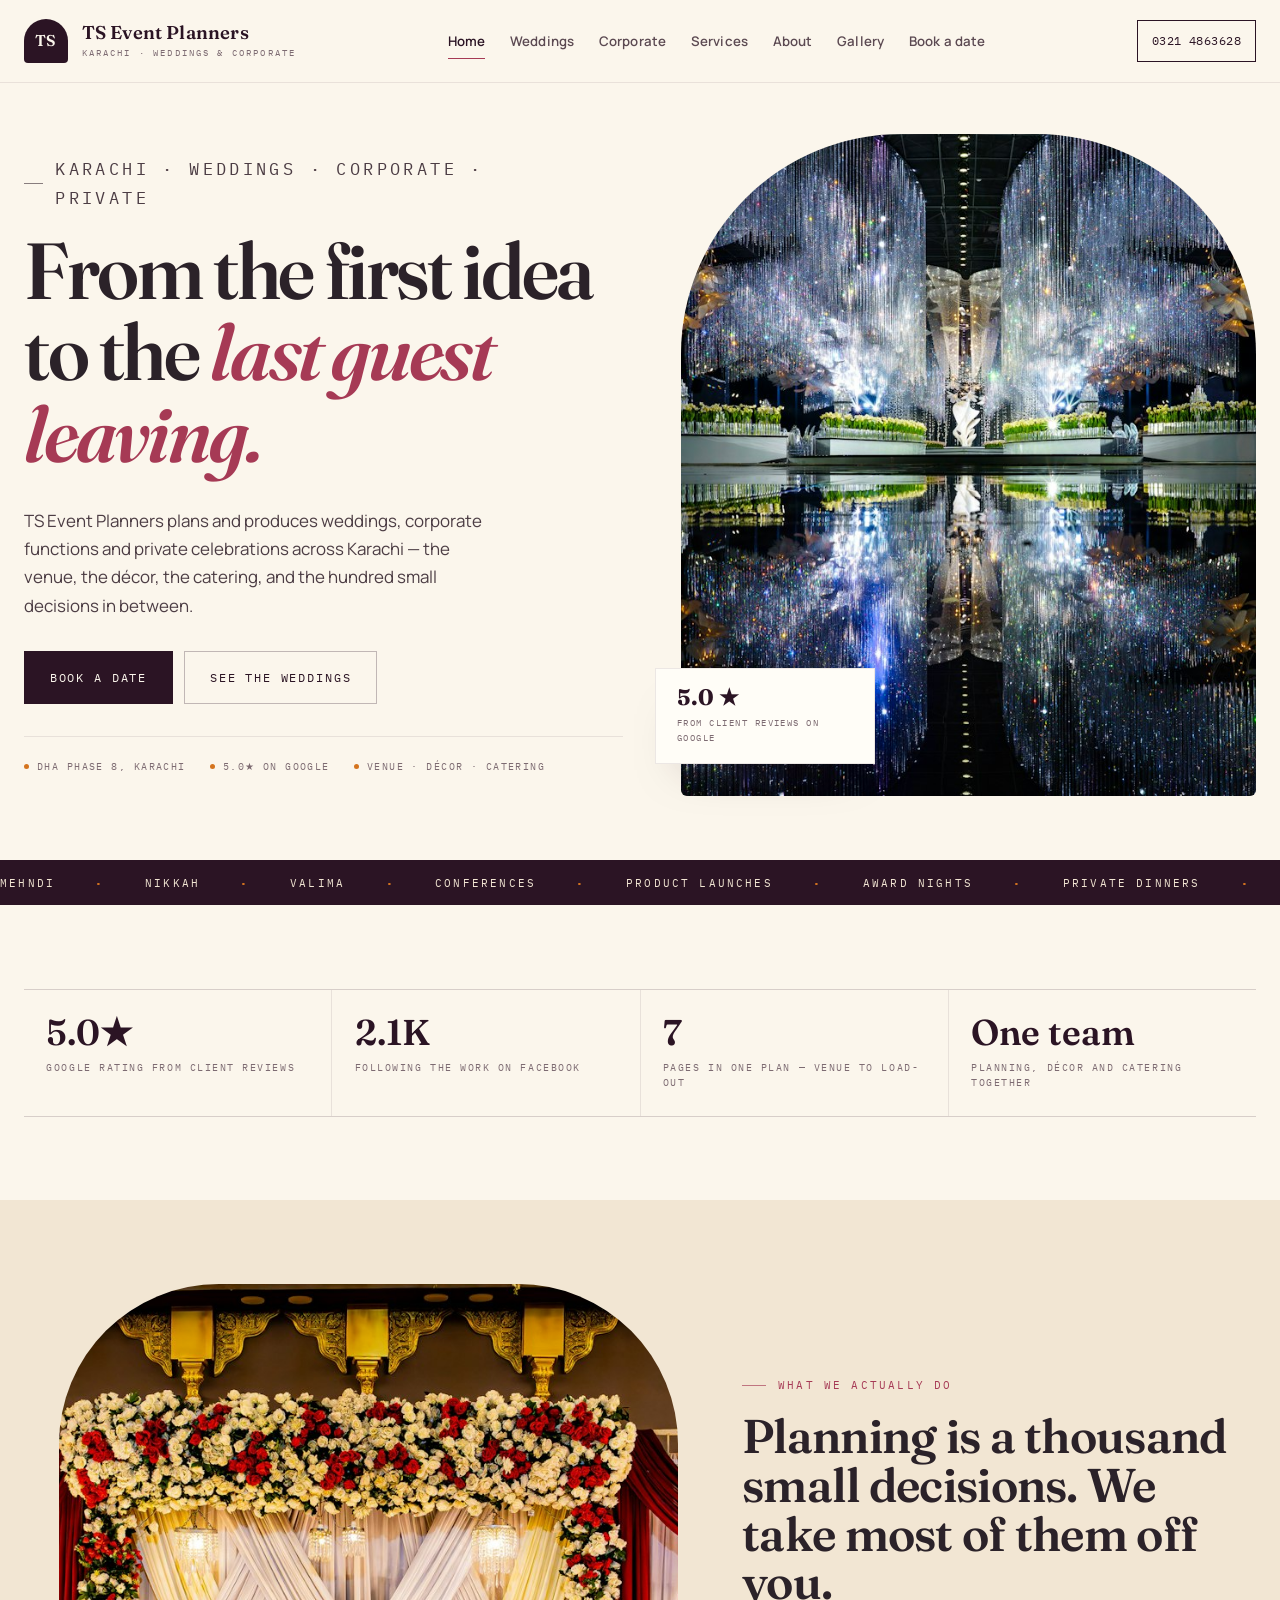
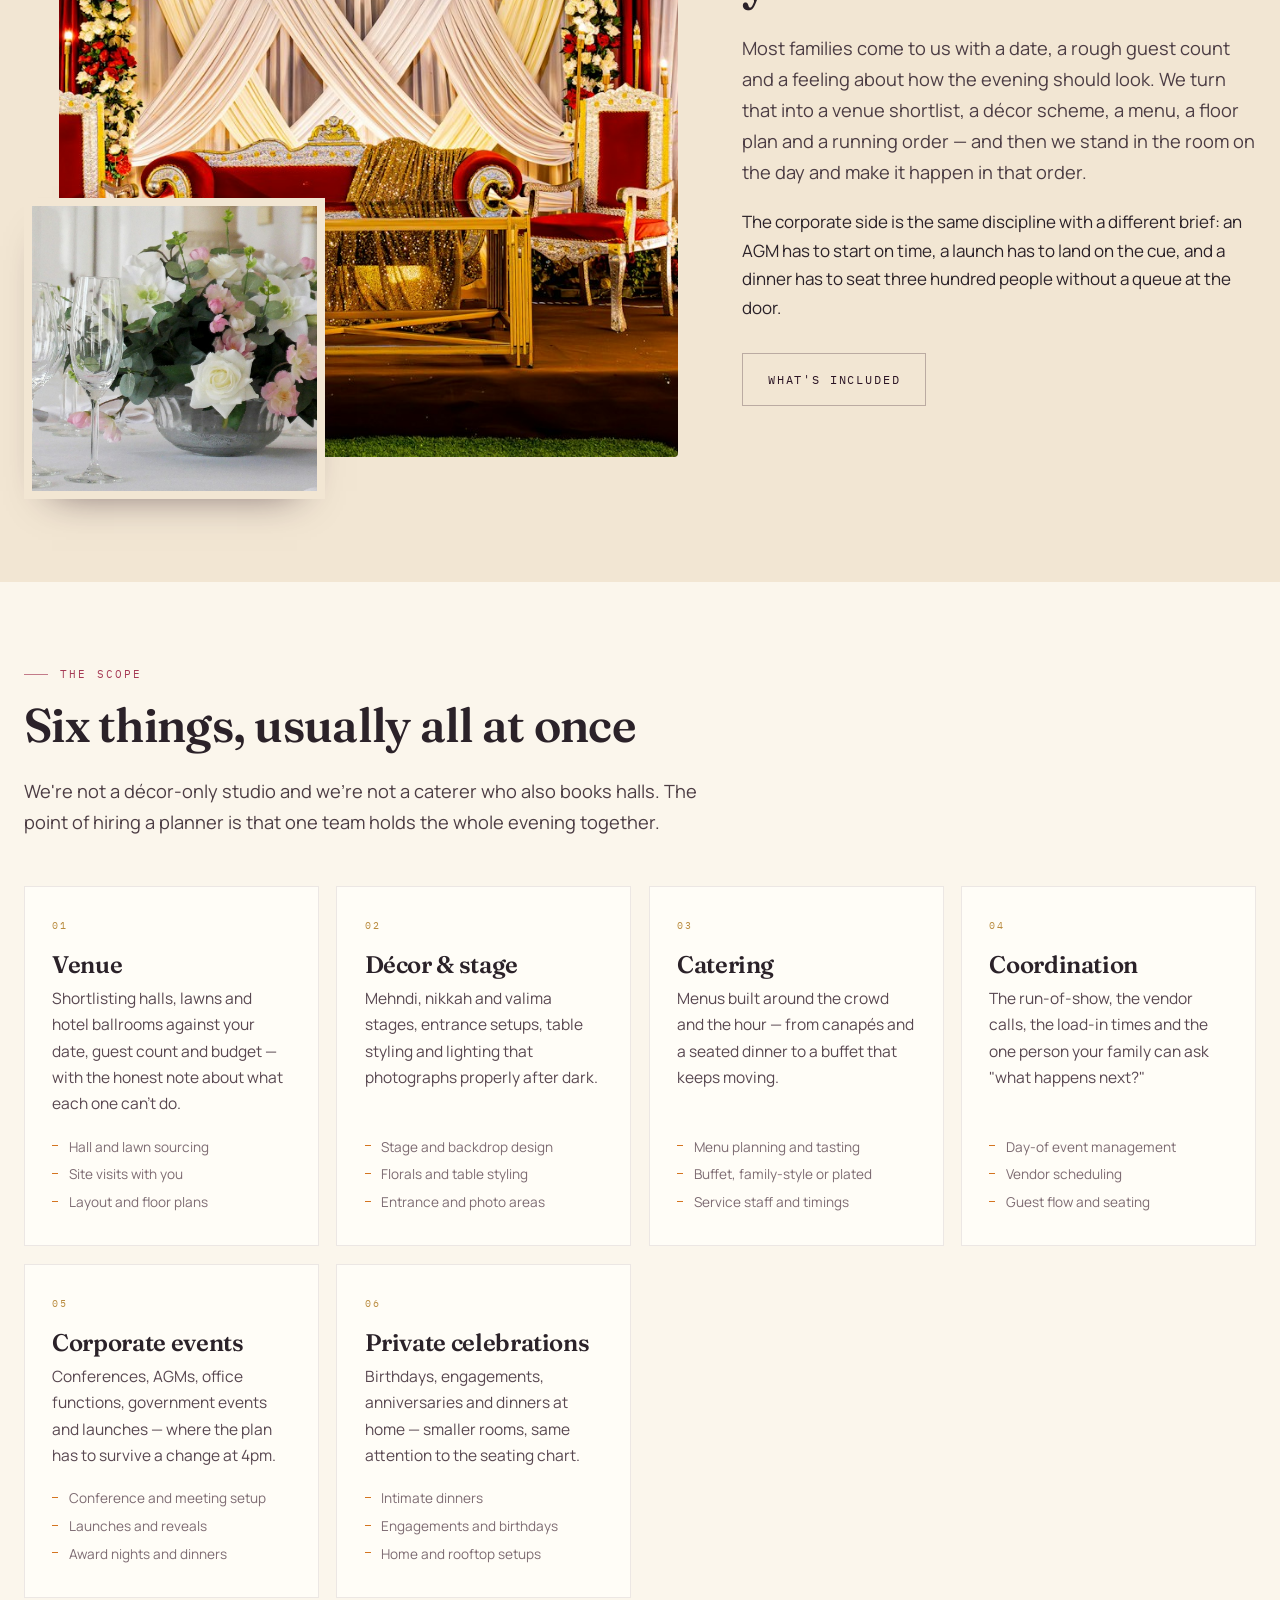
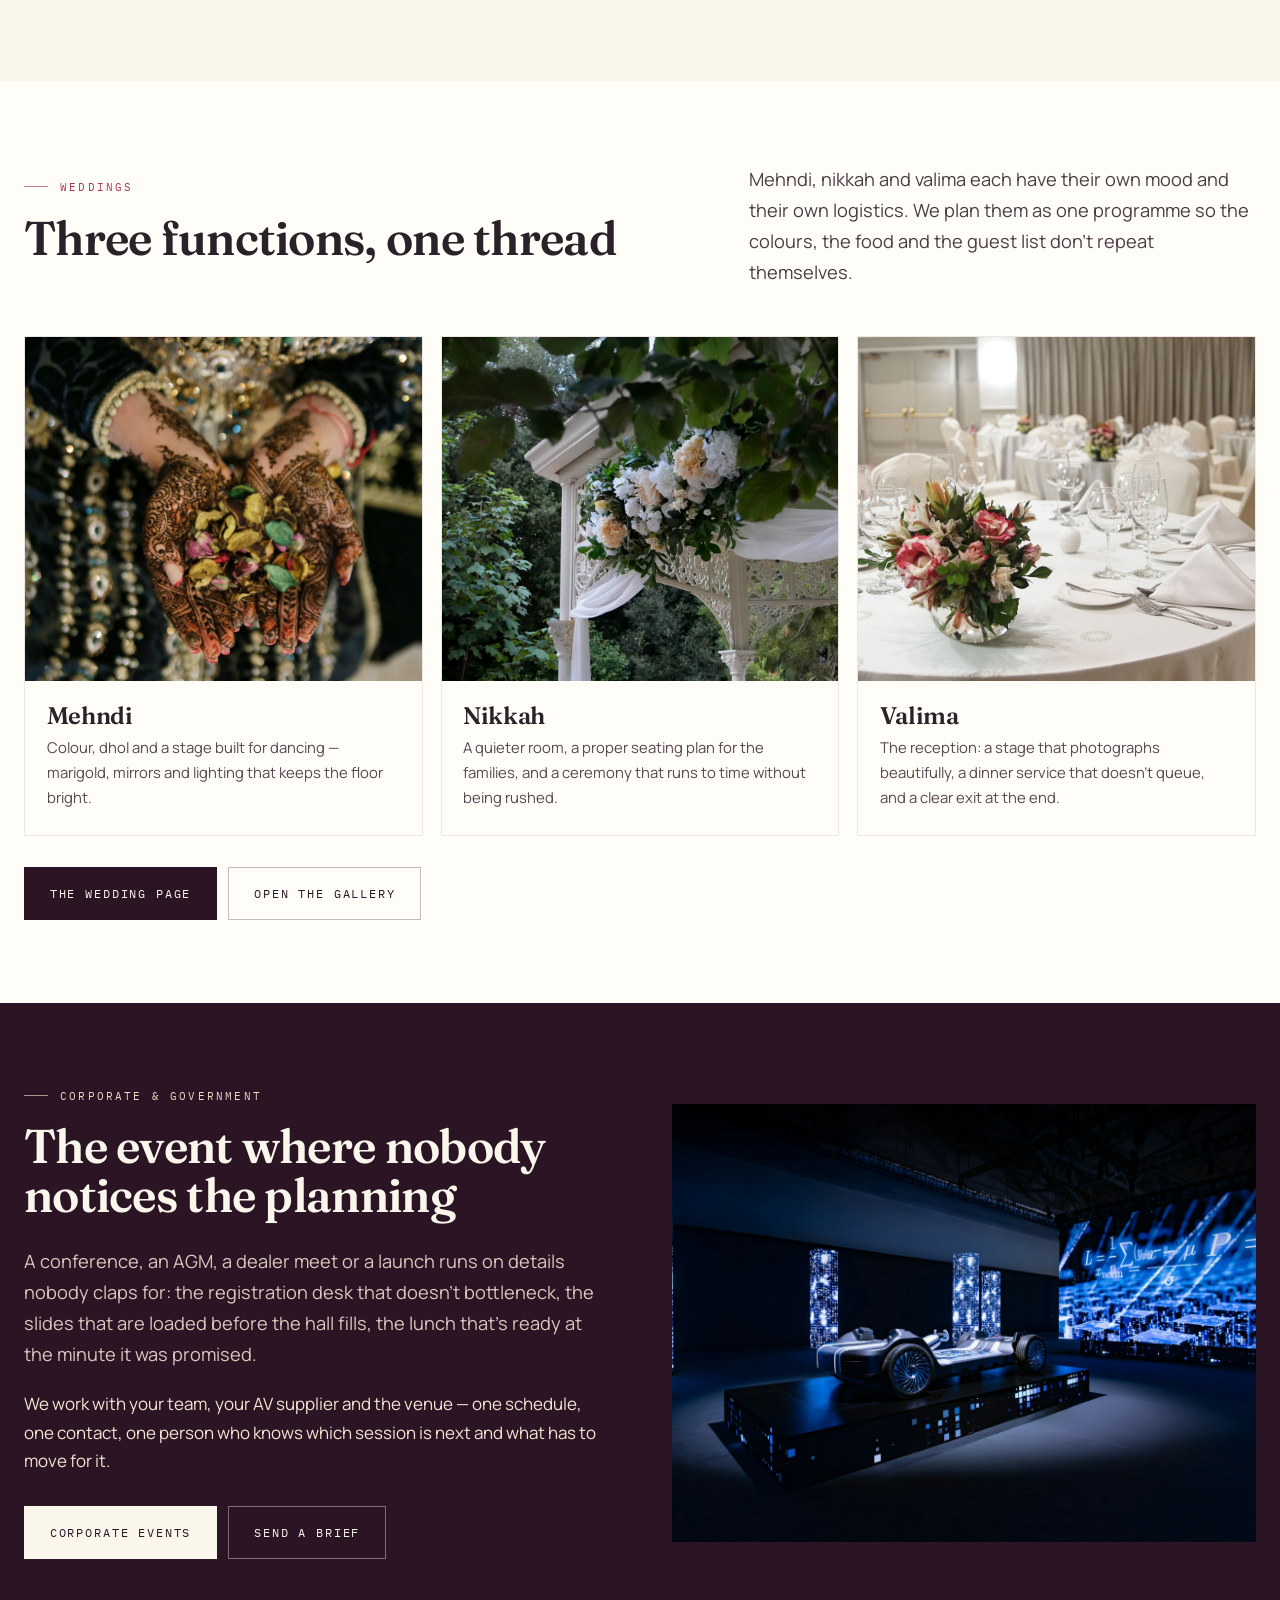
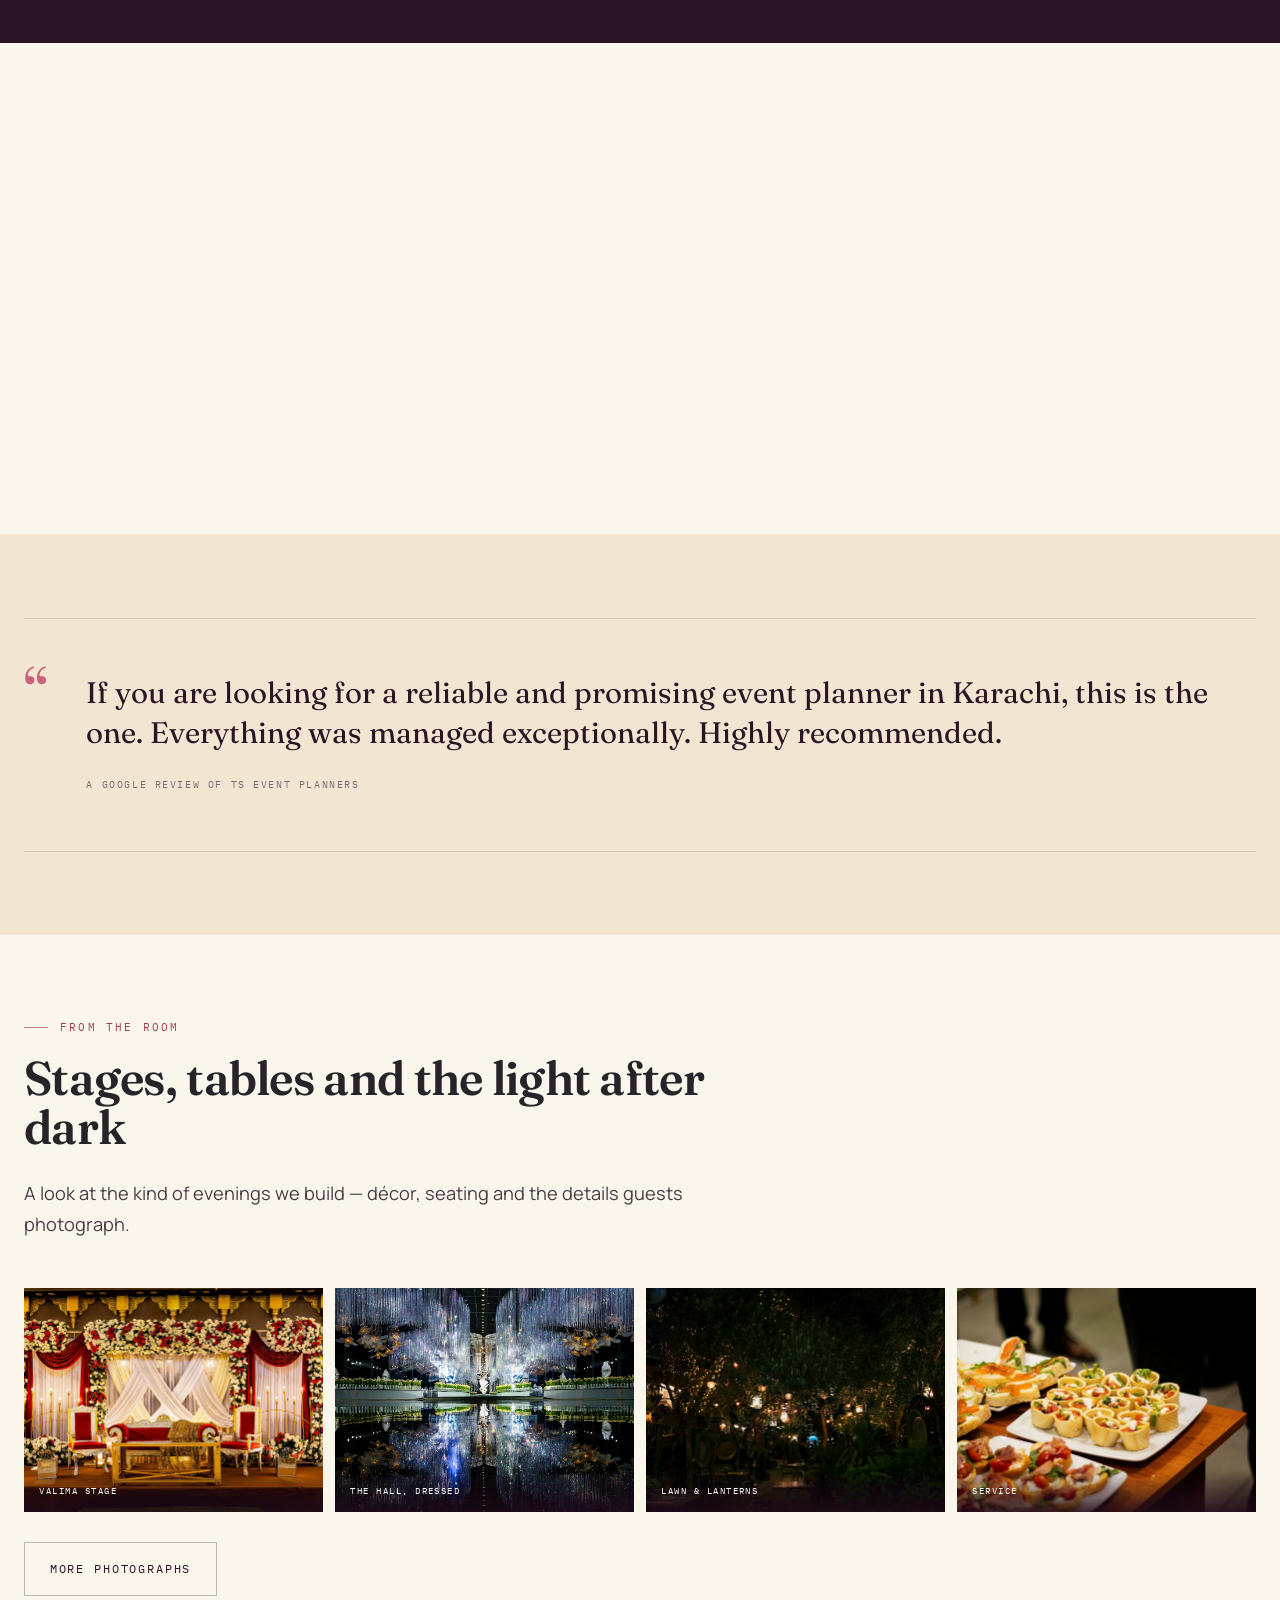
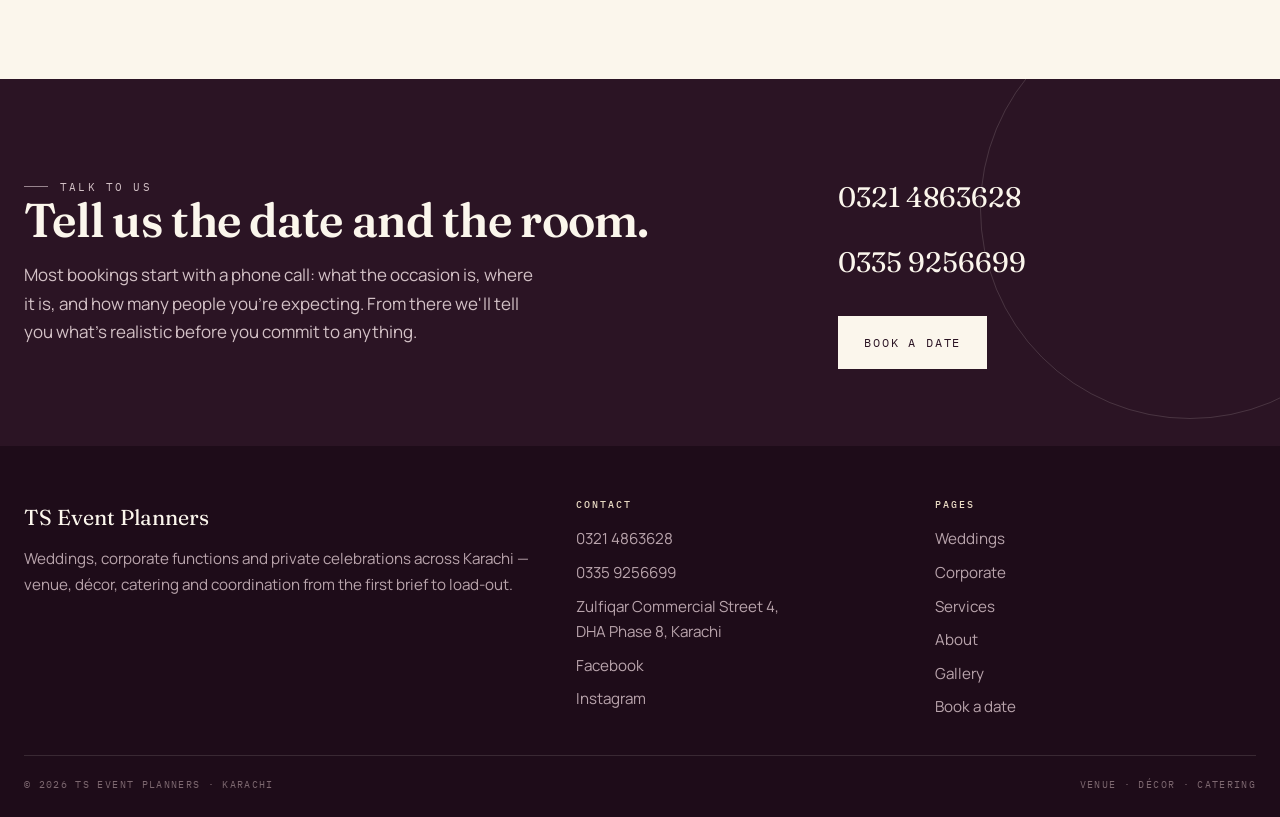
==== index.html @ 1f2d43b3 "TS Event Planners demo site: Pakistani wedding and corporate event planner in Karachi" ====
<!DOCTYPE html>
<html lang="en">
<head>
  <meta charset="utf-8" />
  <meta name="viewport" content="width=device-width, initial-scale=1" />
  <title>TS Event Planners — Weddings &amp; Corporate Events in Karachi</title>
  <meta name="description" content="TS Event Planners plans and produces weddings, corporate functions and private celebrations across Karachi — venue, décor, catering and on-the-day coordination. Call 0321 4863628." />
  <link rel="preconnect" href="https://fonts.googleapis.com" />
  <link rel="preconnect" href="https://fonts.gstatic.com" crossorigin />
  <link href="https://fonts.googleapis.com/css2?family=Fraunces:ital,opsz,wght@0,9..144,400;0,9..144,600;0,9..144,700;1,9..144,400;1,9..144,600&family=Manrope:wght@400;500;600;700&family=IBM+Plex+Mono:wght@400;500&display=swap" rel="stylesheet" />
  <link rel="stylesheet" href="styles.css" />
  <link rel="stylesheet" href="pages.css" />
</head>
<body>

  <header class="site-header">
    <div class="wrap header-inner">
      <a class="brand" href="index.html" aria-label="TS Event Planners home">
        <span class="brand-mark">TS</span>
        <span class="brand-text">
          <span class="brand-name">TS Event Planners</span>
          <span class="brand-sub">Karachi · Weddings &amp; Corporate</span>
        </span>
      </a>
      <nav class="nav" aria-label="Main">
        <a href="index.html" aria-current="page">Home</a>
        <a href="weddings.html">Weddings</a>
        <a href="corporate.html">Corporate</a>
        <a href="services.html">Services</a>
        <a href="about.html">About</a>
        <a href="gallery.html">Gallery</a>
        <a href="book.html">Book a date</a>
      </nav>
      <div class="header-cta">
        <a class="header-phone" href="tel:+923214863628">0321 4863628</a>
        <button class="nav-toggle" type="button" aria-expanded="false" aria-controls="nav">Menu</button>
      </div>
    </div>
  </header>

  <section class="hero">
    <div class="wrap hero-grid">
      <div class="hero-copy">
        <p class="label">Karachi · weddings · corporate · private</p>
        <h1>From the first idea to the <em>last guest leaving.</em></h1>
        <p>
          TS Event Planners plans and produces weddings, corporate functions and private
          celebrations across Karachi — the venue, the décor, the catering, and the hundred small
          decisions in between.
        </p>
        <div class="btn-row">
          <a class="btn" href="book.html">Book a date</a>
          <a class="btn btn--ghost" href="weddings.html">See the weddings</a>
        </div>
        <div class="hero-facts">
          <span>DHA Phase 8, Karachi</span>
          <span>5.0★ on Google</span>
          <span>Venue · décor · catering</span>
        </div>
      </div>
      <div class="hero-media">
        <img src="images/hall.jpg" alt="A wedding hall laid out with round tables, chandeliers and a decorated stage" />
        <div class="hero-badge">
          <b>5.0 ★</b>
          <span>From client reviews on Google</span>
        </div>
      </div>
    </div>
  </section>

  <div class="ribbon" aria-hidden="true">
    <div class="ribbon-track">
      <span>Mehndi</span><span>Nikkah</span><span>Valima</span><span>Conferences</span><span>Product launches</span><span>Award nights</span><span>Private dinners</span>
      <span>Mehndi</span><span>Nikkah</span><span>Valima</span><span>Conferences</span><span>Product launches</span><span>Award nights</span><span>Private dinners</span>
    </div>
  </div>

  <section class="section">
    <div class="wrap">
      <div class="stat-row reveal">
        <div class="stat"><b>5.0★</b><span>Google rating from client reviews</span></div>
        <div class="stat"><b>2.1K</b><span>Following the work on Facebook</span></div>
        <div class="stat"><b>7</b><span>Pages in one plan — venue to load-out</span></div>
        <div class="stat"><b>One team</b><span>Planning, décor and catering together</span></div>
      </div>
    </div>
  </section>

  <section class="section section--sand">
    <div class="wrap split split--wide-left">
      <div class="split-media reveal">
        <div class="stack">
          <img src="images/stage.jpg" alt="Wedding stage decorated in red and gold with floral arrangements" loading="lazy" />
          <img src="images/tablescape.jpg" alt="Table centrepiece with white roses and glassware" loading="lazy" />
        </div>
      </div>
      <div class="reveal">
        <p class="label">What we actually do</p>
        <h2>Planning is a thousand small decisions. We take most of them off you.</h2>
        <p class="lede">
          Most families come to us with a date, a rough guest count and a feeling about how the
          evening should look. We turn that into a venue shortlist, a décor scheme, a menu, a
          floor plan and a running order — and then we stand in the room on the day and make it
          happen in that order.
        </p>
        <p>
          The corporate side is the same discipline with a different brief: an AGM has to start on
          time, a launch has to land on the cue, and a dinner has to seat three hundred people
          without a queue at the door.
        </p>
        <div class="btn-row">
          <a class="btn btn--ghost" href="services.html">What's included</a>
        </div>
      </div>
    </div>
  </section>

  <section class="section">
    <div class="wrap">
      <div class="section-head reveal">
        <p class="label">The scope</p>
        <h2>Six things, usually all at once</h2>
        <p class="lede">
          We're not a décor-only studio and we're not a caterer who also books halls. The point of
          hiring a planner is that one team holds the whole evening together.
        </p>
      </div>

      <div class="card-grid">
        <article class="card reveal">
          <span class="num">01</span>
          <h3>Venue</h3>
          <p>Shortlisting halls, lawns and hotel ballrooms against your date, guest count and budget — with the honest note about what each one can't do.</p>
          <ul><li>Hall and lawn sourcing</li><li>Site visits with you</li><li>Layout and floor plans</li></ul>
        </article>

        <article class="card reveal">
          <span class="num">02</span>
          <h3>Décor &amp; stage</h3>
          <p>Mehndi, nikkah and valima stages, entrance setups, table styling and lighting that photographs properly after dark.</p>
          <ul><li>Stage and backdrop design</li><li>Florals and table styling</li><li>Entrance and photo areas</li></ul>
        </article>

        <article class="card reveal">
          <span class="num">03</span>
          <h3>Catering</h3>
          <p>Menus built around the crowd and the hour — from canapés and a seated dinner to a buffet that keeps moving.</p>
          <ul><li>Menu planning and tasting</li><li>Buffet, family-style or plated</li><li>Service staff and timings</li></ul>
        </article>

        <article class="card reveal">
          <span class="num">04</span>
          <h3>Coordination</h3>
          <p>The run-of-show, the vendor calls, the load-in times and the one person your family can ask "what happens next?"</p>
          <ul><li>Day-of event management</li><li>Vendor scheduling</li><li>Guest flow and seating</li></ul>
        </article>

        <article class="card reveal">
          <span class="num">05</span>
          <h3>Corporate events</h3>
          <p>Conferences, AGMs, office functions, government events and launches — where the plan has to survive a change at 4pm.</p>
          <ul><li>Conference and meeting setup</li><li>Launches and reveals</li><li>Award nights and dinners</li></ul>
        </article>

        <article class="card reveal">
          <span class="num">06</span>
          <h3>Private celebrations</h3>
          <p>Birthdays, engagements, anniversaries and dinners at home — smaller rooms, same attention to the seating chart.</p>
          <ul><li>Intimate dinners</li><li>Engagements and birthdays</li><li>Home and rooftop setups</li></ul>
        </article>
      </div>
    </div>
  </section>

  <section class="section section--paper">
    <div class="wrap">
      <div class="section-head section-head--split reveal">
        <div>
          <p class="label">Weddings</p>
          <h2>Three functions, one thread</h2>
        </div>
        <p class="lede">
          Mehndi, nikkah and valima each have their own mood and their own logistics. We plan them
          as one programme so the colours, the food and the guest list don't repeat themselves.
        </p>
      </div>

      <div class="triptych">
        <article class="reveal">
          <img src="images/mehndi2.jpg" alt="Bride's hands covered in henna with flower petals" loading="lazy" />
          <div class="triptych-body">
            <h3>Mehndi</h3>
            <p>Colour, dhol and a stage built for dancing — marigold, mirrors and lighting that keeps the floor bright.</p>
          </div>
        </article>
        <article class="reveal">
          <img src="images/gate.jpg" alt="White floral arch set up for an outdoor ceremony" loading="lazy" />
          <div class="triptych-body">
            <h3>Nikkah</h3>
            <p>A quieter room, a proper seating plan for the families, and a ceremony that runs to time without being rushed.</p>
          </div>
        </article>
        <article class="reveal">
          <img src="images/ballroom.jpg" alt="Ballroom tables set for a formal dinner" loading="lazy" />
          <div class="triptych-body">
            <h3>Valima</h3>
            <p>The reception: a stage that photographs beautifully, a dinner service that doesn't queue, and a clear exit at the end.</p>
          </div>
        </article>
      </div>

      <div class="btn-row">
        <a class="btn" href="weddings.html">The wedding page</a>
        <a class="btn btn--ghost" href="gallery.html">Open the gallery</a>
      </div>
    </div>
  </section>

  <section class="section section--plum">
    <div class="wrap split split--flip">
      <div class="split-media reveal">
        <img src="images/launch.jpg" alt="Product launch set with a car on stage and lit screens" loading="lazy" style="aspect-ratio:4/3;object-fit:cover" />
      </div>
      <div class="reveal">
        <p class="label">Corporate &amp; government</p>
        <h2>The event where nobody notices the planning</h2>
        <p class="lede">
          A conference, an AGM, a dealer meet or a launch runs on details nobody claps for: the
          registration desk that doesn't bottleneck, the slides that are loaded before the hall
          fills, the lunch that's ready at the minute it was promised.
        </p>
        <p>
          We work with your team, your AV supplier and the venue — one schedule, one contact, one
          person who knows which session is next and what has to move for it.
        </p>
        <div class="btn-row">
          <a class="btn btn--light" href="corporate.html">Corporate events</a>
          <a class="btn btn--outline-light" href="book.html">Send a brief</a>
        </div>
      </div>
    </div>
  </section>

  <section class="section">
    <div class="wrap">
      <div class="section-head reveal">
        <p class="label">How it runs</p>
        <h2>Four stages, and you always know where you are</h2>
      </div>
      <div class="steps">
        <div class="step reveal">
          <h4>The brief</h4>
          <p>Date, city, guest count, budget range and the mood you're after. One sitting, usually over chai, is enough to start.</p>
        </div>
        <div class="step reveal">
          <h4>The plan</h4>
          <p>Venue options, a décor direction, a menu and a floor plan — costed line by line so you can cut what you don't want.</p>
        </div>
        <div class="step reveal">
          <h4>The build</h4>
          <p>Vendors booked, load-in scheduled, and a walkthrough in the actual room before anything is finalised.</p>
        </div>
        <div class="step reveal">
          <h4>The day</h4>
          <p>Our team on site from setup to load-out, running the programme from a cue sheet your family never has to read.</p>
        </div>
      </div>
    </div>
  </section>

  <section class="section section--sand">
    <div class="wrap">
      <div class="quote-block reveal">
        <span class="quote-mark" aria-hidden="true">“</span>
        <div>
          <p>If you are looking for a reliable and promising event planner in Karachi, this is the one. Everything was managed exceptionally. Highly recommended.</p>
          <cite>A Google review of TS Event Planners</cite>
        </div>
      </div>
    </div>
  </section>

  <section class="section">
    <div class="wrap">
      <div class="section-head reveal">
        <p class="label">From the room</p>
        <h2>Stages, tables and the light after dark</h2>
        <p class="lede">A look at the kind of evenings we build — décor, seating and the details guests photograph.</p>
      </div>
      <div class="gallery">
        <figure class="gallery-item reveal">
          <img src="images/stage.jpg" alt="Red and gold wedding stage with floral work" loading="lazy" />
          <figcaption>Valima stage</figcaption>
        </figure>
        <figure class="gallery-item reveal">
          <img src="images/hall.jpg" alt="Wedding hall with chandeliers and dressed tables" loading="lazy" />
          <figcaption>The hall, dressed</figcaption>
        </figure>
        <figure class="gallery-item reveal">
          <img src="images/marquee2.jpg" alt="Garden strung with fairy lights and lanterns at night" loading="lazy" />
          <figcaption>Lawn &amp; lanterns</figcaption>
        </figure>
        <figure class="gallery-item reveal">
          <img src="images/catering.jpg" alt="Canapés laid out for guests" loading="lazy" />
          <figcaption>Service</figcaption>
        </figure>
      </div>
      <div class="btn-row">
        <a class="btn btn--ghost" href="gallery.html">More photographs</a>
      </div>
    </div>
  </section>

  <section class="cta-band">
    <div class="wrap">
      <div>
        <p class="label label--light">Talk to us</p>
        <h2>Tell us the date and the room.</h2>
        <p>
          Most bookings start with a phone call: what the occasion is, where it is, and how many
          people you're expecting. From there we'll tell you what's realistic before you commit
          to anything.
        </p>
      </div>
      <div>
        <a class="cta-phone" href="tel:+923214863628">0321 4863628</a>
        <a class="cta-phone" href="tel:+923359256699">0335 9256699</a>
        <div class="btn-row">
          <a class="btn btn--light" href="book.html">Book a date</a>
        </div>
      </div>
    </div>
  </section>

  <footer class="site-footer">
    <div class="wrap">
      <div class="footer-grid">
        <div>
          <p class="footer-brand">TS Event Planners</p>
          <p>Weddings, corporate functions and private celebrations across Karachi — venue, décor, catering and coordination from the first brief to load-out.</p>
        </div>
        <div>
          <h4>Contact</h4>
          <ul class="footer-list">
            <li><a href="tel:+923214863628">0321 4863628</a></li>
            <li><a href="tel:+923359256699">0335 9256699</a></li>
            <li>Zulfiqar Commercial Street 4,<br />DHA Phase 8, Karachi</li>
            <li><a href="https://www.facebook.com/tseventplanners" target="_blank" rel="noopener">Facebook</a></li>
            <li><a href="https://www.instagram.com/tseventplanners" target="_blank" rel="noopener">Instagram</a></li>
          </ul>
        </div>
        <div>
          <h4>Pages</h4>
          <ul class="footer-list">
            <li><a href="weddings.html">Weddings</a></li>
            <li><a href="corporate.html">Corporate</a></li>
            <li><a href="services.html">Services</a></li>
            <li><a href="about.html">About</a></li>
            <li><a href="gallery.html">Gallery</a></li>
            <li><a href="book.html">Book a date</a></li>
          </ul>
        </div>
      </div>
      <div class="footer-bottom">
        <span>© <span data-year>2026</span> TS Event Planners · Karachi</span>
        <span>Venue · Décor · Catering</span>
      </div>
    </div>
  </footer>

  <script src="script.js"></script>
</body>
</html>
---- styles.css ----
/* TS Event Planners — core stylesheet
   Warm editorial look: cream paper, deep plum, marigold and rose. */

:root{
  --cream:#fbf6ec;
  --paper:#fffdf7;
  --sand:#f2e6d3;
  --sand-2:#eadbc4;
  --plum:#2b1424;
  --plum-2:#3d1c31;
  --rose:#a63a55;
  --rose-soft:#c9627a;
  --marigold:#d4741f;
  --gold:#b98b3e;
  --ink:#2b2229;
  --muted:#7d6b72;
  --line:rgba(43,20,36,.14);
  --line-soft:rgba(43,20,36,.09);
  --line-light:rgba(251,246,236,.22);
  --display:"Fraunces","Georgia",serif;
  --body:"Manrope","Helvetica Neue",Arial,sans-serif;
  --mono:"IBM Plex Mono","SFMono-Regular",Consolas,monospace;
  --wrap:1240px;
  --arch:160px;
}

*,*::before,*::after{box-sizing:border-box}
html{scroll-behavior:smooth}

body{
  margin:0;
  background:var(--cream);
  color:var(--ink);
  font-family:var(--body);
  font-size:17px;
  line-height:1.68;
  -webkit-font-smoothing:antialiased;
  overflow-x:hidden;
}

img{display:block;max-width:100%;height:auto}
a{color:inherit;text-decoration:none}
button{font:inherit}

h1,h2,h3,h4{
  font-family:var(--display);
  font-weight:600;
  letter-spacing:-.015em;
  line-height:1.03;
  margin:0 0 .55em;
  font-variation-settings:"SOFT" 0,"WONK" 0;
}
h1{font-size:clamp(2.6rem,6.2vw,5rem);font-weight:600;letter-spacing:-.03em}
h2{font-size:clamp(1.9rem,3.7vw,3rem)}
h3{font-size:clamp(1.2rem,1.9vw,1.5rem);font-weight:600}
h4{font-size:1.02rem;font-weight:600}

p{margin:0 0 1.1em}
strong{font-weight:700;color:var(--plum)}

.wrap{width:min(var(--wrap),calc(100% - 48px));margin-inline:auto}
.narrow{max-width:70ch}

/* ---------- labels & type helpers ---------- */
.label{
  display:flex;align-items:center;gap:.75rem;
  font-family:var(--mono);font-size:.68rem;letter-spacing:.2em;text-transform:uppercase;
  color:var(--rose);margin:0 0 1.1rem;
}
.label::before{content:"";width:24px;height:1px;background:currentColor;opacity:.65}
.label--light{color:var(--sand-2)}
.lede{font-size:1.14rem;line-height:1.7;color:#4c3d44;max-width:64ch}
.serif-note{font-family:var(--display);font-style:italic;font-size:1.1rem;color:var(--plum)}
.mono{font-family:var(--mono);font-size:.68rem;letter-spacing:.18em;text-transform:uppercase;color:var(--muted)}

/* ---------- buttons ---------- */
.btn{
  display:inline-flex;align-items:center;gap:.6rem;
  font-family:var(--mono);font-size:.72rem;letter-spacing:.16em;text-transform:uppercase;
  padding:1rem 1.55rem;border:1px solid var(--plum);
  background:var(--plum);color:var(--cream);
  transition:background .2s ease,color .2s ease,transform .2s ease,border-color .2s ease;
  cursor:pointer;
}
.btn:hover{background:var(--rose);border-color:var(--rose);transform:translateY(-2px)}
.btn--ghost{background:transparent;color:var(--plum);border-color:rgba(43,20,36,.28)}
.btn--ghost:hover{background:var(--plum);border-color:var(--plum);color:var(--cream)}
.btn--light{background:var(--cream);border-color:var(--cream);color:var(--plum)}
.btn--light:hover{background:var(--marigold);border-color:var(--marigold);color:#fff}
.btn--outline-light{background:transparent;border-color:rgba(251,246,236,.4);color:var(--cream)}
.btn--outline-light:hover{background:var(--cream);border-color:var(--cream);color:var(--plum)}
.btn-row{display:flex;flex-wrap:wrap;gap:.7rem;margin-top:1.9rem}

/* ---------- header ---------- */
.site-header{
  position:sticky;top:0;z-index:80;
  background:rgba(251,246,236,.94);
  backdrop-filter:blur(12px);
  border-bottom:1px solid var(--line-soft);
}
.header-inner{display:flex;align-items:center;justify-content:space-between;gap:1.5rem;min-height:82px}
.brand{display:flex;align-items:center;gap:.85rem}
.brand-mark{
  width:44px;height:44px;display:grid;place-items:center;
  background:var(--plum);color:var(--cream);
  font-family:var(--display);font-weight:600;font-size:.98rem;letter-spacing:.02em;
  border-radius:22px 22px 4px 4px;
}
.brand-text{display:block;line-height:1}
.brand-name{
  display:block;font-family:var(--display);font-weight:600;
  font-size:1.16rem;letter-spacing:.01em;color:var(--plum);
}
.brand-sub{
  display:block;font-family:var(--mono);font-size:.56rem;letter-spacing:.24em;
  text-transform:uppercase;color:var(--muted);margin-top:.42rem;
}
.nav{display:flex;align-items:center;gap:1.55rem}
.nav a{
  font-family:var(--body);font-size:.83rem;font-weight:600;letter-spacing:.01em;
  color:#5c4a52;padding:.4rem 0;position:relative;
}
.nav a::after{
  content:"";position:absolute;left:0;right:100%;bottom:0;height:1px;
  background:var(--rose);transition:right .22s ease;
}
.nav a:hover{color:var(--plum)}
.nav a:hover::after,.nav a[aria-current="page"]::after{right:0}
.nav a[aria-current="page"]{color:var(--plum)}
.header-cta{display:flex;align-items:center;gap:.9rem}
.header-phone{
  font-family:var(--mono);font-size:.76rem;letter-spacing:.04em;
  border:1px solid var(--plum);padding:.6rem .85rem;white-space:nowrap;color:var(--plum);
  transition:background .18s ease,color .18s ease;
}
.header-phone:hover{background:var(--plum);color:var(--cream)}
.nav-toggle{
  display:none;background:none;border:1px solid var(--line);color:var(--plum);
  padding:.55rem .8rem;font-family:var(--mono);font-size:.66rem;letter-spacing:.14em;
  text-transform:uppercase;cursor:pointer;
}

/* ---------- hero ---------- */
.hero{position:relative;padding:clamp(2.2rem,4vw,3.6rem) 0 clamp(2.6rem,5vw,4.4rem);overflow:hidden}
.hero-grid{
  display:grid;grid-template-columns:1.02fr .98fr;
  gap:clamp(2rem,4.5vw,4rem);align-items:center;
}
.hero-copy h1{margin-bottom:.4em}
.hero-copy h1 em{font-style:italic;color:var(--rose)}
.hero-copy p{max-width:46ch;color:#4c3d44;font-size:1.06rem}
.hero-facts{
  display:flex;flex-wrap:wrap;gap:.7rem 1.5rem;margin-top:2rem;padding-top:1.3rem;
  border-top:1px solid var(--line-soft);
  font-family:var(--mono);font-size:.64rem;letter-spacing:.14em;text-transform:uppercase;color:var(--muted);
}
.hero-facts span{display:flex;align-items:center;gap:.5rem}
.hero-facts span::before{content:"";width:5px;height:5px;border-radius:50%;background:var(--marigold)}

.hero-media{position:relative}
.hero-media img{
  width:100%;aspect-ratio:4/4.6;object-fit:cover;
  border-radius:220px 220px 6px 6px;
}
.hero-badge{
  position:absolute;left:-1.6rem;bottom:2rem;
  background:var(--paper);border:1px solid var(--line-soft);
  padding:1.1rem 1.3rem;box-shadow:0 26px 50px -34px rgba(43,20,36,.55);
  max-width:220px;
}
.hero-badge b{display:block;font-family:var(--display);font-size:1.4rem;line-height:1;color:var(--plum)}
.hero-badge span{
  display:block;margin-top:.45rem;font-family:var(--mono);font-size:.58rem;
  letter-spacing:.16em;text-transform:uppercase;color:var(--muted);line-height:1.6;
}

/* ---------- ribbon ---------- */
.ribbon{
  background:var(--plum);color:var(--sand);overflow:hidden;
}
.ribbon-track{
  display:flex;gap:2.4rem;white-space:nowrap;padding:.85rem 0;
  font-family:var(--mono);font-size:.68rem;letter-spacing:.2em;text-transform:uppercase;
  animation:ribbon 46s linear infinite;
}
.ribbon-track span{display:flex;align-items:center;gap:2.4rem}
.ribbon-track span::after{content:"·";color:var(--marigold);font-size:1.1rem;line-height:1}
@keyframes ribbon{from{transform:translateX(0)}to{transform:translateX(-50%)}}
@media (prefers-reduced-motion:reduce){.ribbon-track{animation:none}}

/* ---------- sections ---------- */
.section{padding:clamp(3.4rem,6.5vw,6rem) 0}
.section--sand{background:var(--sand)}
.section--paper{background:var(--paper)}
.section--plum{background:var(--plum);color:var(--sand)}
.section--plum h2,.section--plum h3,.section--plum h4{color:var(--cream)}
.section--plum .lede{color:#d8c8bd}
.section--plum strong{color:#fff}
.section--plum .label{color:var(--sand-2)}
.section-head{max-width:70ch;margin-bottom:clamp(2rem,4vw,3rem)}
.section-head .lede{margin-bottom:0}
.section-head--split{display:grid;grid-template-columns:1.15fr .85fr;gap:2.4rem;align-items:end;max-width:none}

/* ---------- intro / stats ---------- */
.stat-row{
  display:grid;grid-template-columns:repeat(4,1fr);gap:1px;
  background:var(--line-soft);border-block:1px solid var(--line-soft);
}
.stat{background:var(--cream);padding:1.6rem 1.4rem}
.stat b{
  display:block;font-family:var(--display);font-weight:600;font-size:clamp(1.7rem,2.8vw,2.3rem);
  line-height:1;color:var(--plum);
}
.stat span{
  display:block;margin-top:.55rem;font-family:var(--mono);font-size:.6rem;letter-spacing:.16em;
  text-transform:uppercase;color:var(--muted);line-height:1.6;
}

/* ---------- service cards ---------- */
.card-grid{display:grid;grid-template-columns:repeat(auto-fit,minmax(285px,1fr));gap:1.1rem}
.card{
  background:var(--paper);border:1px solid var(--line-soft);
  padding:1.9rem 1.7rem 2rem;display:flex;flex-direction:column;
  transition:transform .2s ease,box-shadow .2s ease,border-color .2s ease;
}
.card:hover{transform:translateY(-4px);border-color:rgba(166,58,85,.35);box-shadow:0 30px 55px -45px rgba(43,20,36,.7)}
.card .num{
  font-family:var(--mono);font-size:.64rem;letter-spacing:.2em;color:var(--gold);margin-bottom:1.15rem;
}
.card h3{margin-bottom:.5rem}
.card p{font-size:.97rem;color:#584750;margin-bottom:1.3rem}
.card ul{list-style:none;margin:auto 0 0;padding:0;display:grid;gap:.42rem}
.card li{
  font-size:.85rem;color:var(--muted);padding-left:1.05rem;position:relative;line-height:1.55;
}
.card li::before{content:"";position:absolute;left:0;top:.62em;width:6px;height:1px;background:var(--marigold)}
.section--plum .card{background:#34192b;border-color:rgba(251,246,236,.14)}
.section--plum .card h3{color:var(--cream)}
.section--plum .card p{color:#cbb9be}
.section--plum .card li{color:#b09ba2}

/* ---------- split media ---------- */
.split{display:grid;grid-template-columns:1fr 1fr;gap:clamp(2rem,5vw,4.4rem);align-items:center}
.split--wide-left{grid-template-columns:1.12fr .88fr}
.split--flip .split-media{order:2}
.split-media img{width:100%;object-fit:cover}
.arch img{border-radius:var(--arch) var(--arch) 4px 4px}
.rect img{aspect-ratio:4/3}
.portrait img{aspect-ratio:3/4}
.split-caption{
  margin-top:.9rem;font-family:var(--mono);font-size:.6rem;letter-spacing:.14em;
  text-transform:uppercase;color:var(--muted);display:flex;gap:.6rem;align-items:center;
}
.split-caption::before{content:"";width:16px;height:1px;background:var(--gold)}
.stack{position:relative;padding-bottom:2.6rem;padding-left:2.2rem}
.stack img:first-child{border-radius:var(--arch) var(--arch) 4px 4px;aspect-ratio:4/5;object-fit:cover}
.stack img:last-child{
  position:absolute;left:0;bottom:0;width:46%;aspect-ratio:1/1;object-fit:cover;
  border:8px solid var(--cream);box-shadow:0 20px 40px -28px rgba(43,20,36,.7);
}
.section--sand .stack img:last-child{border-color:var(--sand)}
.section--paper .stack img:last-child{border-color:var(--paper)}

/* ---------- process steps ---------- */
.steps{display:grid;grid-template-columns:repeat(auto-fit,minmax(215px,1fr));gap:1.8rem;counter-reset:step}
.step{border-top:1px solid var(--line);padding-top:1.05rem;counter-increment:step}
.step::before{
  content:"0" counter(step);display:block;margin-bottom:.7rem;
  font-family:var(--mono);font-size:.66rem;letter-spacing:.2em;color:var(--rose);
}
.step h4{margin-bottom:.4rem}
.step p{font-size:.92rem;color:#5d4c54;margin:0}
.section--plum .step{border-color:var(--line-light)}
.section--plum .step::before{color:var(--marigold)}
.section--plum .step p{color:#c0adb3}

/* ---------- quote ---------- */
.quote-block{
  border-top:1px solid var(--line);border-bottom:1px solid var(--line);
  padding:clamp(2rem,5vw,3.4rem) 0;display:grid;grid-template-columns:auto 1fr;
  gap:clamp(1.4rem,3vw,2.6rem);align-items:start;
}
.quote-mark{font-family:var(--display);font-size:4.2rem;line-height:.62;color:var(--rose-soft)}
.quote-block p{
  font-family:var(--display);font-weight:400;font-size:clamp(1.25rem,2.5vw,1.85rem);
  line-height:1.36;color:var(--plum);margin:0 0 .9rem;
}
.quote-block cite{
  font-family:var(--mono);font-style:normal;font-size:.62rem;letter-spacing:.16em;
  text-transform:uppercase;color:var(--muted);
}
.section--plum .quote-block{border-color:var(--line-light)}
.section--plum .quote-block p{color:var(--cream)}

/* ---------- gallery ---------- */
.gallery{display:grid;grid-template-columns:repeat(auto-fit,minmax(240px,1fr));gap:12px}
.gallery-item{
  position:relative;overflow:hidden;padding:0;border:0;background:var(--sand-2);
  cursor:zoom-in;margin:0;
}
.gallery-item img{width:100%;aspect-ratio:4/3;object-fit:cover;transition:transform .6s ease,opacity .3s ease}
.gallery-item:hover img{transform:scale(1.04);opacity:.9}
.gallery-item figcaption{
  position:absolute;left:0;right:0;bottom:0;padding:.8rem .95rem;text-align:left;
  font-family:var(--mono);font-size:.58rem;letter-spacing:.16em;text-transform:uppercase;color:#fff;
  background:linear-gradient(0deg,rgba(30,10,24,.86),transparent);
}
.gallery--arches .gallery-item img{border-radius:120px 120px 3px 3px}
.lightbox{position:fixed;inset:0;z-index:150;background:rgba(26,10,21,.96);display:none;align-items:center;justify-content:center;padding:4vmin}
.lightbox.is-open{display:flex}
.lightbox img{max-width:min(1150px,92vw);max-height:82vh;object-fit:contain}
.lightbox-close{
  position:absolute;top:1.1rem;right:1.2rem;background:none;border:1px solid rgba(251,246,236,.35);
  color:var(--cream);font-family:var(--mono);font-size:.66rem;letter-spacing:.16em;
  text-transform:uppercase;padding:.5rem .85rem;cursor:pointer;
}
.lightbox-cap{
  position:absolute;bottom:1.2rem;left:0;right:0;text-align:center;
  font-family:var(--mono);font-size:.64rem;letter-spacing:.18em;text-transform:uppercase;color:#cbb9be;
}

/* ---------- info list ---------- */
.info{background:var(--paper);border:1px solid var(--line-soft);padding:clamp(1.6rem,3vw,2.2rem)}
.info dl{margin:0;display:grid;gap:1.05rem}
.info dt{
  font-family:var(--mono);font-size:.6rem;letter-spacing:.18em;text-transform:uppercase;
  color:var(--muted);margin-bottom:.2rem;
}
.info dd{margin:0;font-size:1.02rem}
.info dd a{border-bottom:1px solid rgba(166,58,85,.45)}
.info dd a:hover{color:var(--rose)}
.section--plum .info{background:#34192b;border-color:rgba(251,246,236,.16)}
.section--plum .info dd{color:var(--cream)}
.section--plum .info dd a{border-color:rgba(212,116,31,.6)}
.callout{margin-top:1.4rem;padding:1.35rem;border:1px solid var(--line-soft);background:var(--cream)}
.callout h4{margin-bottom:.35rem}
.callout p:last-child{margin-bottom:0}

/* ---------- CTA band ---------- */
.cta-band{
  background:var(--plum);color:var(--cream);
  padding:clamp(2.8rem,6vw,5rem) 0;position:relative;overflow:hidden;
}
.cta-band::after{
  content:"";position:absolute;right:-120px;top:-80px;width:420px;height:420px;
  border:1px solid rgba(251,246,236,.14);border-radius:50%;
}
.cta-band .wrap{position:relative;display:grid;grid-template-columns:1.3fr .7fr;gap:2.4rem;align-items:center}
.cta-band h2{color:var(--cream);margin-bottom:.35em}
.cta-band p{color:#d3c1c6;max-width:52ch;margin:0}
.cta-phone{
  display:block;font-family:var(--display);font-size:clamp(1.3rem,2.2vw,1.8rem);
  color:var(--cream);margin-top:1.1rem;
}
.cta-phone:hover{color:var(--marigold)}

/* ---------- footer ---------- */
.site-footer{background:#1e0c19;color:#b9a4ac;padding:3.4rem 0 1.5rem;font-size:.95rem}
.footer-grid{display:grid;grid-template-columns:1.6fr 1fr 1fr;gap:2.4rem;padding-bottom:2.2rem;border-bottom:1px solid rgba(251,246,236,.12)}
.site-footer h4{
  font-family:var(--mono);font-size:.62rem;letter-spacing:.2em;text-transform:uppercase;
  color:var(--sand-2);margin-bottom:1rem;font-weight:500;
}
.site-footer a:hover{color:var(--cream)}
.footer-list{list-style:none;margin:0;padding:0;display:grid;gap:.5rem}
.footer-brand{font-family:var(--display);font-size:1.35rem;color:var(--cream);margin-bottom:.6rem}
.footer-bottom{
  padding-top:1.3rem;display:flex;flex-wrap:wrap;justify-content:space-between;gap:.7rem;
  font-family:var(--mono);font-size:.6rem;letter-spacing:.14em;text-transform:uppercase;color:#7d6870;
}

/* ---------- reveal ---------- */
.reveal{opacity:0;transform:translateY(22px);transition:opacity .8s ease,transform .8s ease}
.reveal.is-in{opacity:1;transform:none}
@media (prefers-reduced-motion:reduce){.reveal{opacity:1;transform:none;transition:none}}

/* ---------- responsive ---------- */
@media (max-width:1020px){
  .hero-grid{grid-template-columns:1fr;gap:2.2rem}
  .hero-media{order:-1}
  .hero-media img{aspect-ratio:16/11;border-radius:180px 180px 4px 4px}
  .hero-badge{left:auto;right:1rem;bottom:1rem;padding:.85rem 1rem;max-width:180px}
  .hero-badge b{font-size:1.15rem}
  .split,.split--wide-left{grid-template-columns:1fr}
  .split--flip .split-media{order:0}
  .section-head--split{grid-template-columns:1fr;gap:1rem;align-items:start}
  .stat-row{grid-template-columns:repeat(2,1fr)}
  .footer-grid{grid-template-columns:1fr 1fr}
  .cta-band .wrap{grid-template-columns:1fr}
}
@media (max-width:880px){
  .nav-toggle{display:block}
  .nav{
    position:absolute;top:100%;left:0;right:0;background:var(--cream);
    flex-direction:column;align-items:flex-start;gap:0;display:none;
    padding:.3rem 24px 1rem;border-bottom:1px solid var(--line);
  }
  .nav.is-open{display:flex}
  .nav a{width:100%;padding:.85rem 0;border-bottom:1px solid var(--line-soft)}
  .header-phone{display:none}
  .header-inner{position:relative}
}
@media (max-width:600px){
  body{font-size:16px}
  .stat-row{grid-template-columns:1fr}
  .footer-grid{grid-template-columns:1fr}
  .hero-badge{position:static;margin-top:-2.4rem;margin-left:1rem;max-width:none;display:inline-block}
  .stack{padding-left:1.4rem}
  .quote-block{grid-template-columns:1fr}
  .quote-mark{font-size:2.8rem}
}
---- pages.css ----
/* TS Event Planners — interior pages */

/* ---------- page hero ---------- */
.page-hero{background:var(--cream);border-bottom:1px solid var(--line-soft);padding:clamp(2rem,4vw,3rem) 0 clamp(2.4rem,4.5vw,3.6rem)}
.page-hero-grid{display:grid;grid-template-columns:1.08fr .92fr;gap:clamp(2rem,4vw,3.6rem);align-items:center}
.crumbs{
  font-family:var(--mono);font-size:.6rem;letter-spacing:.18em;text-transform:uppercase;
  color:var(--muted);margin-bottom:1.5rem;
}
.crumbs a:hover{color:var(--rose)}
.page-hero h1{font-size:clamp(2.2rem,5vw,4.2rem);max-width:19ch;margin-bottom:.32em}
.page-hero p{max-width:52ch;color:#4c3d44;margin:0}
.page-hero-media img{
  width:100%;aspect-ratio:5/5.4;object-fit:cover;border-radius:180px 180px 4px 4px;
}

/* ---------- detail rows ---------- */
.detail{
  display:grid;grid-template-columns:1fr 1fr;gap:clamp(1.8rem,4vw,3.6rem);align-items:center;
  padding:clamp(2.2rem,4.5vw,3.6rem) 0;border-top:1px solid var(--line-soft);
}
.detail:first-of-type{border-top:0;padding-top:0}
.detail--flip .detail-media{order:2}
.detail-media img{width:100%;aspect-ratio:4/3;object-fit:cover}
.detail-media .tag{
  display:inline-block;margin-bottom:.9rem;font-family:var(--mono);font-size:.58rem;
  letter-spacing:.18em;text-transform:uppercase;color:var(--rose);
}
.detail-media--arch img{border-radius:140px 140px 4px 4px;aspect-ratio:4/4.6}
.detail-body h2{font-size:clamp(1.65rem,3vw,2.4rem);margin-bottom:.55rem}
.detail-body p{color:#4f3f46;font-size:1rem}
.tick-list{list-style:none;margin:1.3rem 0 0;padding:0;display:grid;gap:.55rem}
.tick-list li{
  display:grid;grid-template-columns:auto 1fr;gap:.7rem;align-items:start;
  font-size:.94rem;color:#4c3d44;padding-bottom:.55rem;border-bottom:1px dashed rgba(43,20,36,.12);
}
.tick-list li::before{content:"—";color:var(--gold);font-family:var(--mono);line-height:1.6}

/* ---------- wedding triptych ---------- */
.triptych{display:grid;grid-template-columns:repeat(3,1fr);gap:1.1rem}
.triptych article{background:var(--paper);border:1px solid var(--line-soft)}
.triptych img{width:100%;aspect-ratio:3/2.6;object-fit:cover}
.triptych .triptych-body{padding:1.4rem 1.35rem 1.6rem}
.triptych h3{margin-bottom:.4rem}
.triptych p{font-size:.93rem;color:#584750;margin:0}

/* ---------- corporate formats ---------- */
.format-grid{display:grid;grid-template-columns:repeat(auto-fit,minmax(260px,1fr));gap:1px;background:var(--line-soft);border:1px solid var(--line-soft)}
.format{background:var(--cream);padding:1.7rem 1.5rem}
.format h3{margin-bottom:.45rem}
.format p{font-size:.93rem;color:#584750;margin:0}

/* ---------- venue list ---------- */
.venue-list{display:flex;flex-wrap:wrap;gap:.55rem;list-style:none;margin:1.4rem 0 0;padding:0}
.venue-list li{
  font-family:var(--mono);font-size:.62rem;letter-spacing:.12em;text-transform:uppercase;
  border:1px solid var(--line);padding:.5rem .8rem;color:#5d4c54;
}

/* ---------- about page ---------- */
.about-grid{display:grid;grid-template-columns:1.08fr .92fr;gap:clamp(2rem,4vw,3.4rem);align-items:start}
.fact-list{list-style:none;margin:0;padding:0;border-top:1px solid var(--line-soft)}
.fact-list li{
  display:grid;grid-template-columns:160px 1fr;gap:1rem;padding:.9rem 0;
  border-bottom:1px solid var(--line-soft);font-size:.96rem;
}
.fact-list b{
  font-family:var(--mono);font-size:.6rem;letter-spacing:.16em;text-transform:uppercase;
  color:var(--muted);font-weight:400;padding-top:.3rem;
}
.fact-list span{color:#4c3d44}

/* ---------- faq ---------- */
.faq{border-top:1px solid var(--line-soft)}
.faq details{border-bottom:1px solid var(--line-soft);padding:1.1rem 0}
.faq summary{
  cursor:pointer;list-style:none;display:flex;justify-content:space-between;gap:1.2rem;
  font-family:var(--display);font-size:1.06rem;font-weight:600;color:var(--plum);
}
.faq summary::-webkit-details-marker{display:none}
.faq summary::after{content:"+";font-family:var(--mono);color:var(--rose);line-height:1.2}
.faq details[open] summary::after{content:"–"}
.faq p{margin:.8rem 0 0;font-size:.95rem;color:#584750;max-width:70ch}

/* ---------- masonry gallery ---------- */
.masonry{display:grid;grid-template-columns:repeat(auto-fit,minmax(250px,1fr));grid-auto-rows:230px;gap:12px}
.masonry .gallery-item:nth-child(5n+1){grid-row:span 2}
.masonry .gallery-item img{aspect-ratio:auto;height:100%}
.gallery-note{margin-top:1.7rem;font-family:var(--mono);font-size:.62rem;letter-spacing:.1em;color:var(--muted);line-height:1.8}

/* ---------- journal / logos strip ---------- */
.studio-notes{display:grid;grid-template-columns:repeat(auto-fit,minmax(230px,1fr));gap:1.6rem}
.note{border-top:1px solid var(--line);padding-top:1rem}
.note b{display:block;font-family:var(--display);font-size:1.05rem;color:var(--plum);margin-bottom:.3rem}
.note span{font-size:.9rem;color:#584750}

@media (max-width:960px){
  .page-hero-grid{grid-template-columns:1fr}
  .page-hero-media img{aspect-ratio:16/10;border-radius:120px 120px 4px 4px}
  .detail{grid-template-columns:1fr}
  .detail--flip .detail-media{order:0}
  .triptych{grid-template-columns:1fr}
  .about-grid{grid-template-columns:1fr}
  .masonry{grid-auto-rows:200px}
}
@media (max-width:600px){
  .masonry{grid-template-columns:1fr;grid-auto-rows:auto}
  .masonry .gallery-item:nth-child(5n+1){grid-row:auto}
  .masonry .gallery-item img{aspect-ratio:4/3;height:auto}
  .fact-list li{grid-template-columns:1fr;gap:.15rem}
}
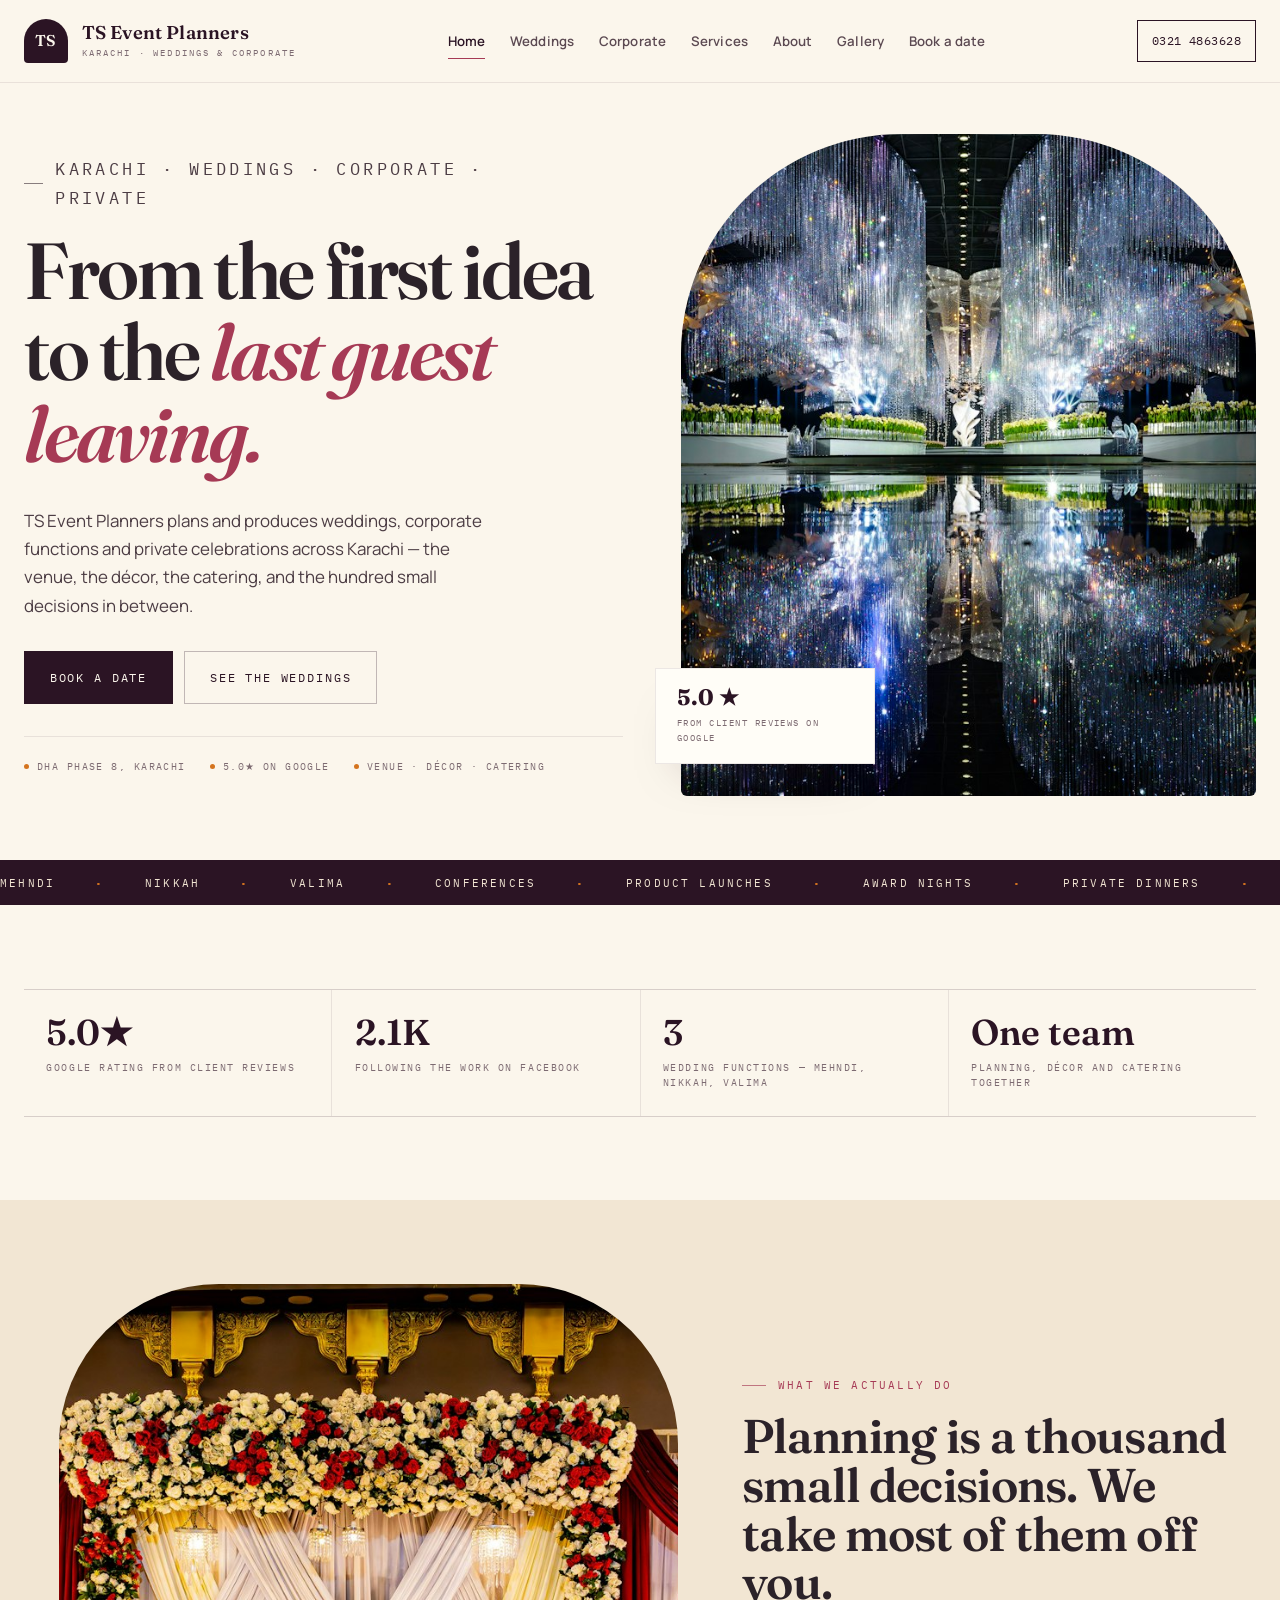
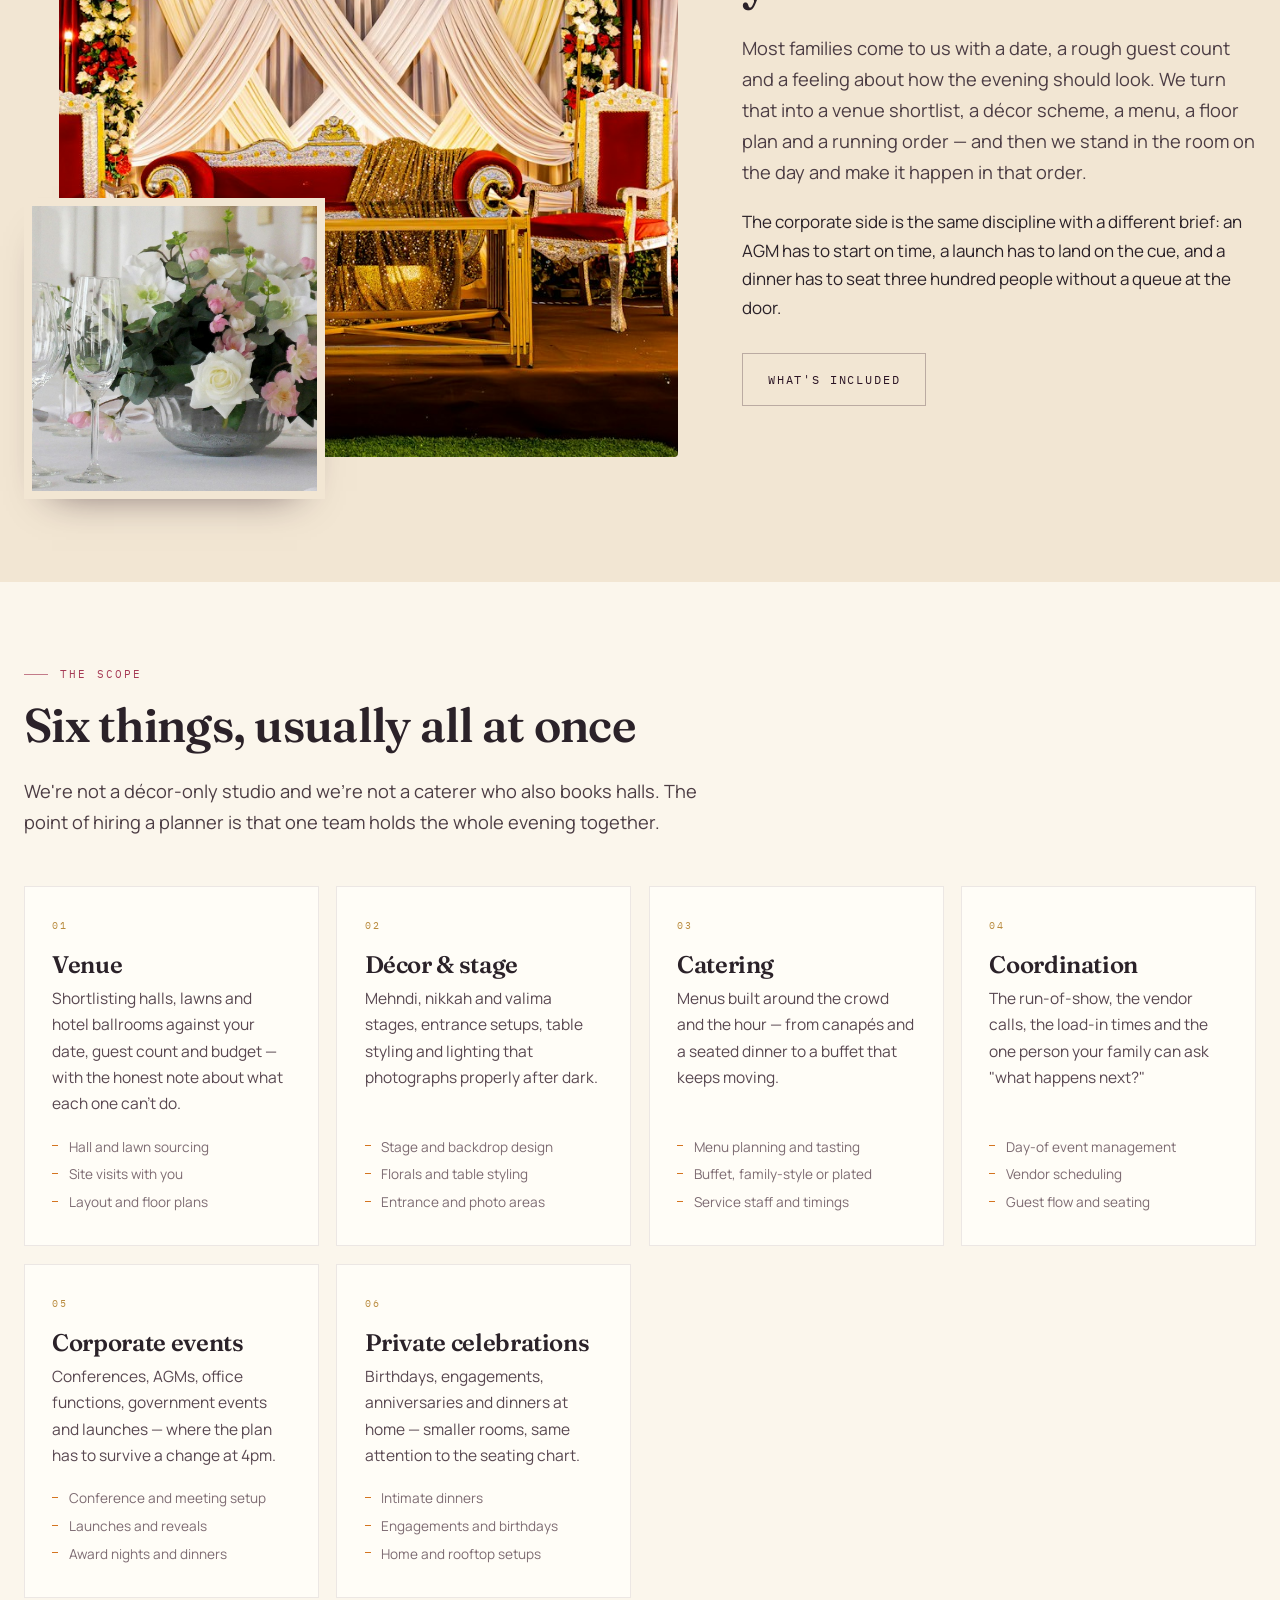
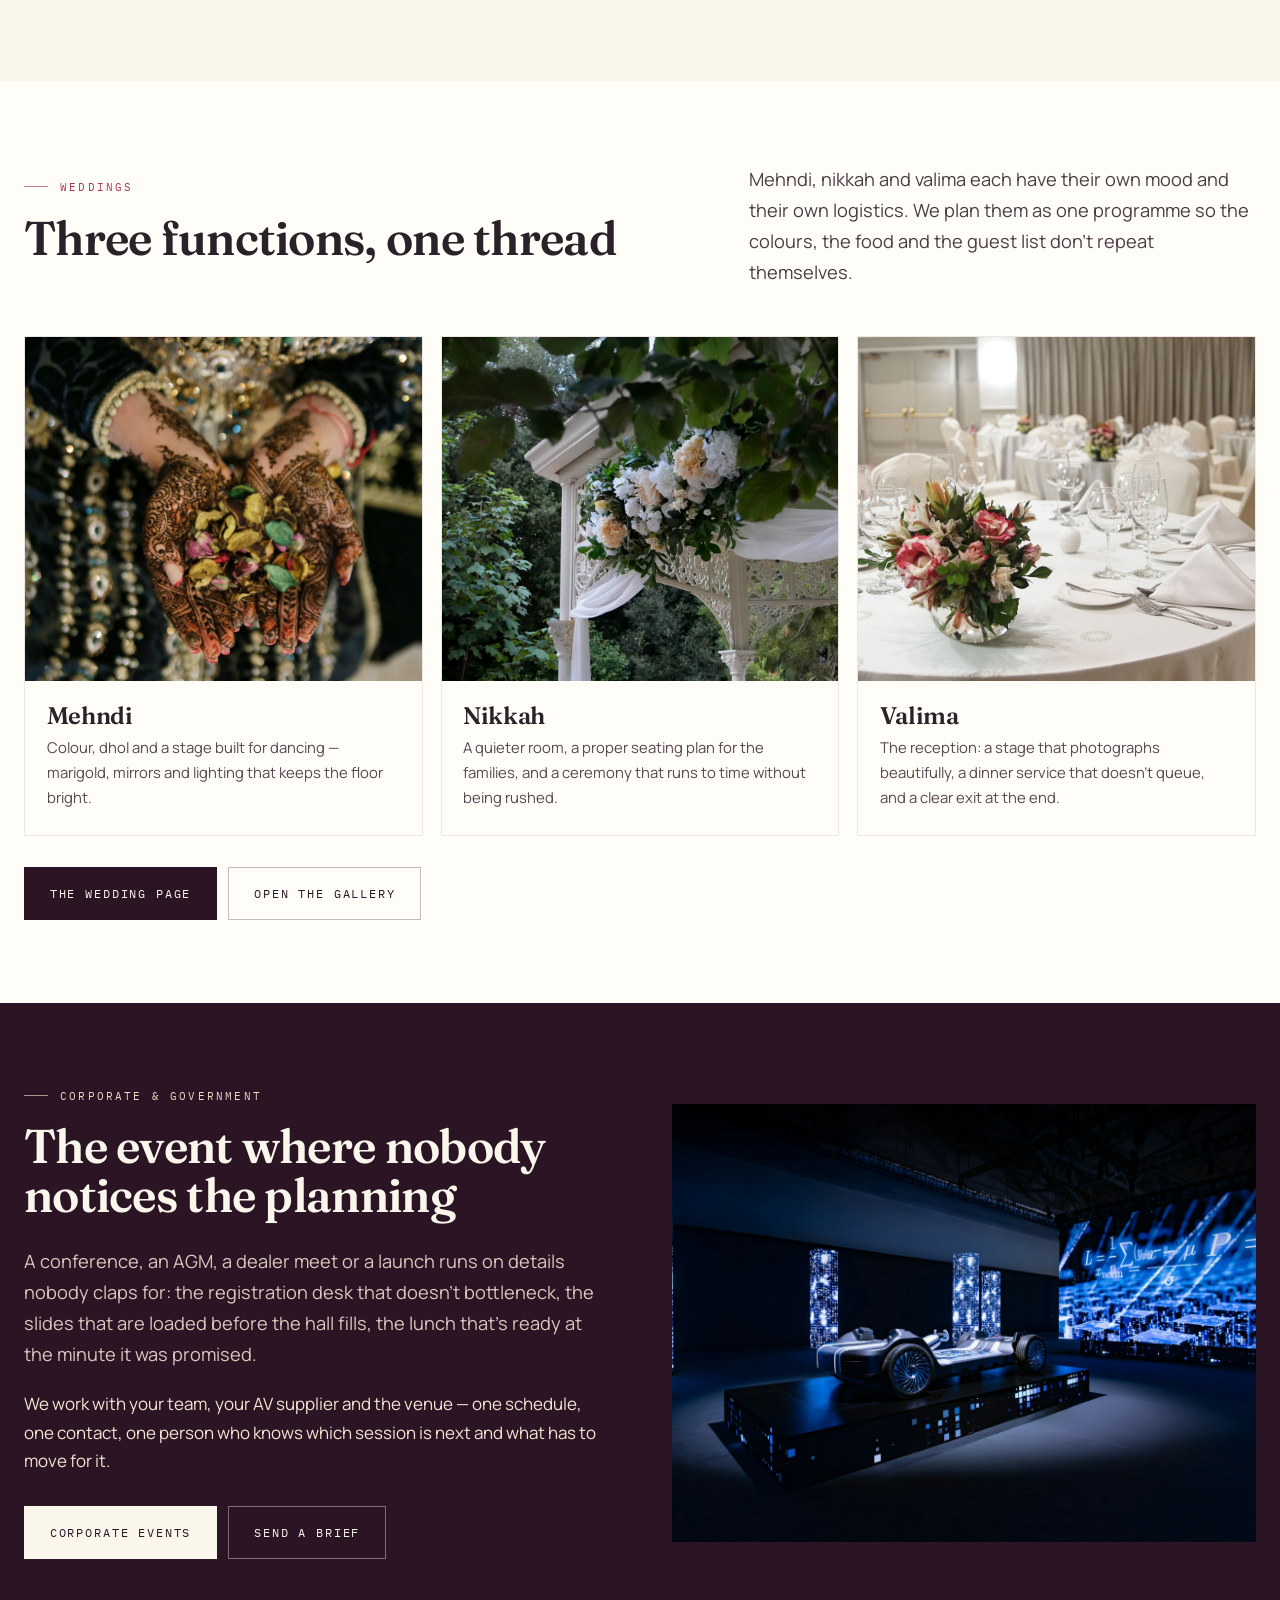
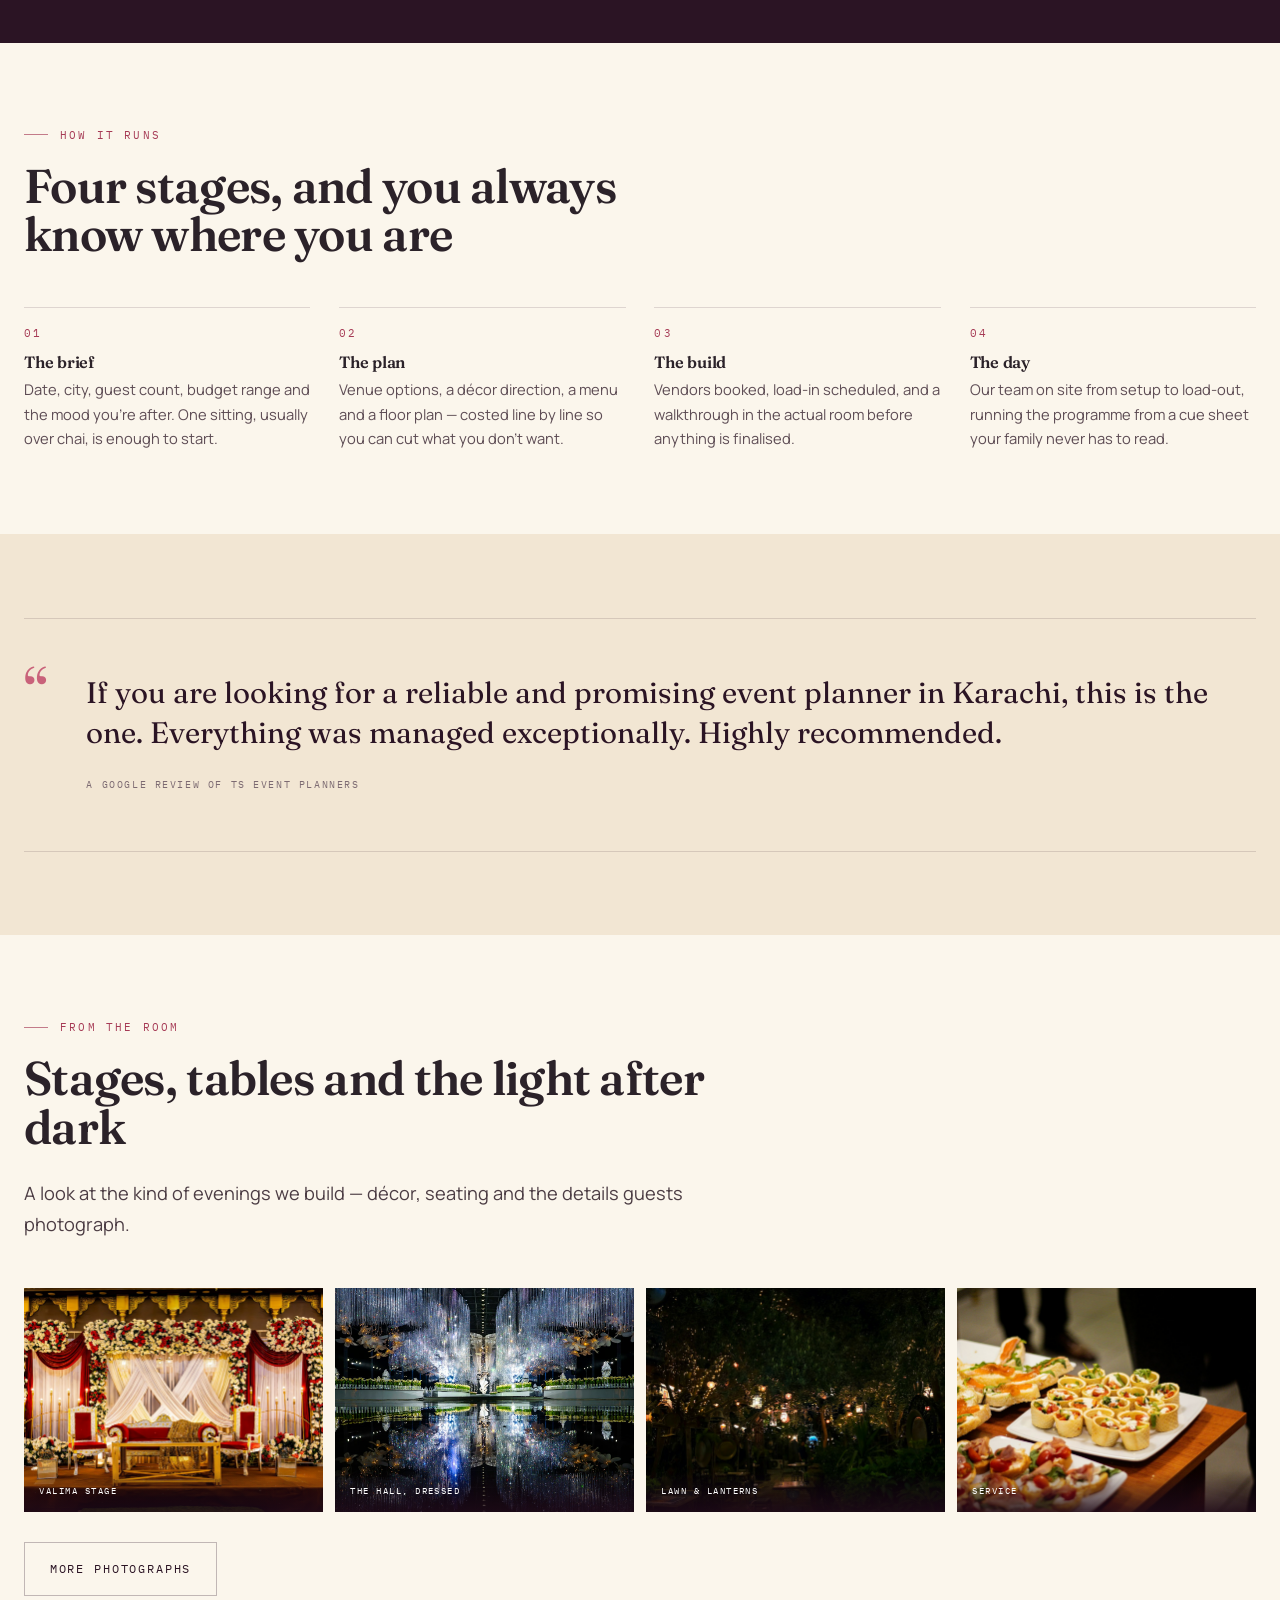
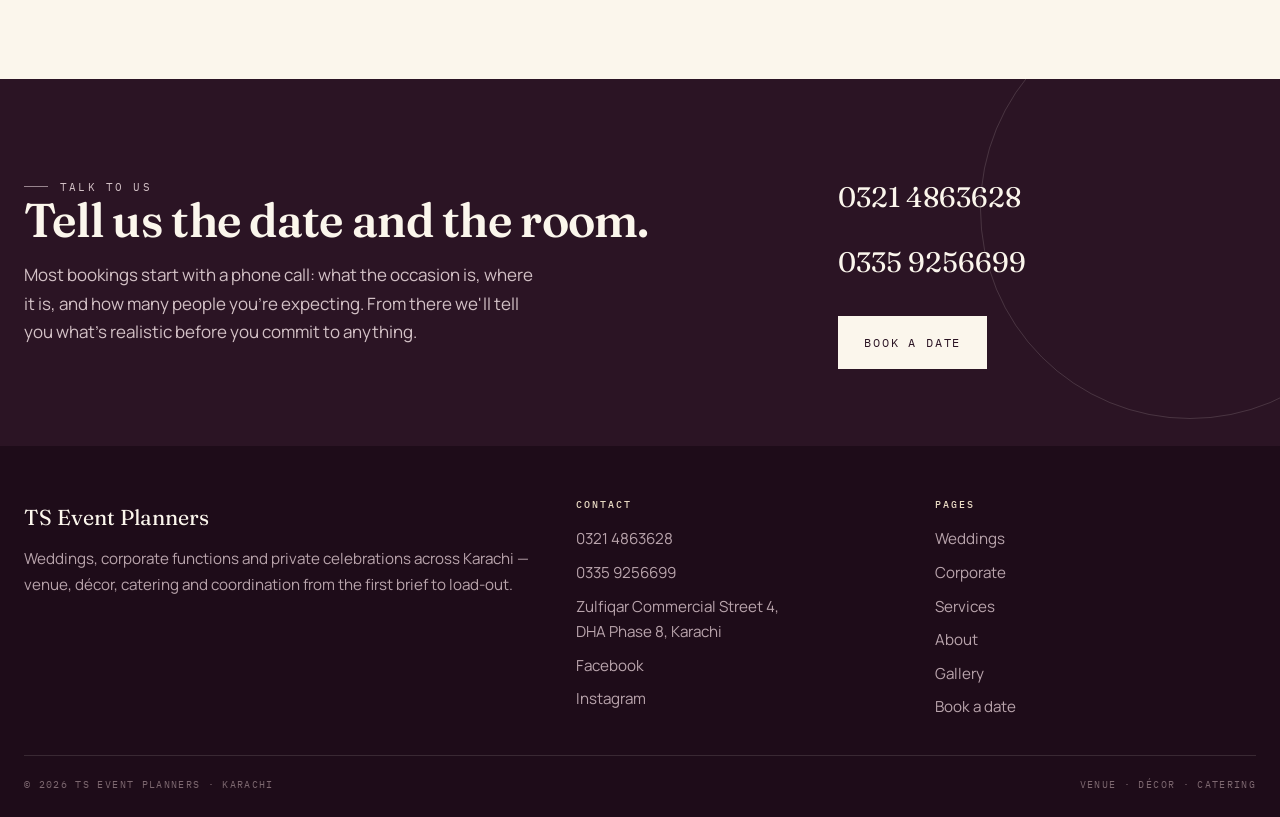
==== commit 8b2cc7fc: "Fix home stats to verified business facts" ====
--- a/index.html
+++ b/index.html
@@ -80,7 +80,7 @@
       <div class="stat-row reveal">
         <div class="stat"><b>5.0★</b><span>Google rating from client reviews</span></div>
         <div class="stat"><b>2.1K</b><span>Following the work on Facebook</span></div>
-        <div class="stat"><b>7</b><span>Pages in one plan — venue to load-out</span></div>
+        <div class="stat"><b>3</b><span>Wedding functions — mehndi, nikkah, valima</span></div>
         <div class="stat"><b>One team</b><span>Planning, décor and catering together</span></div>
       </div>
     </div>
